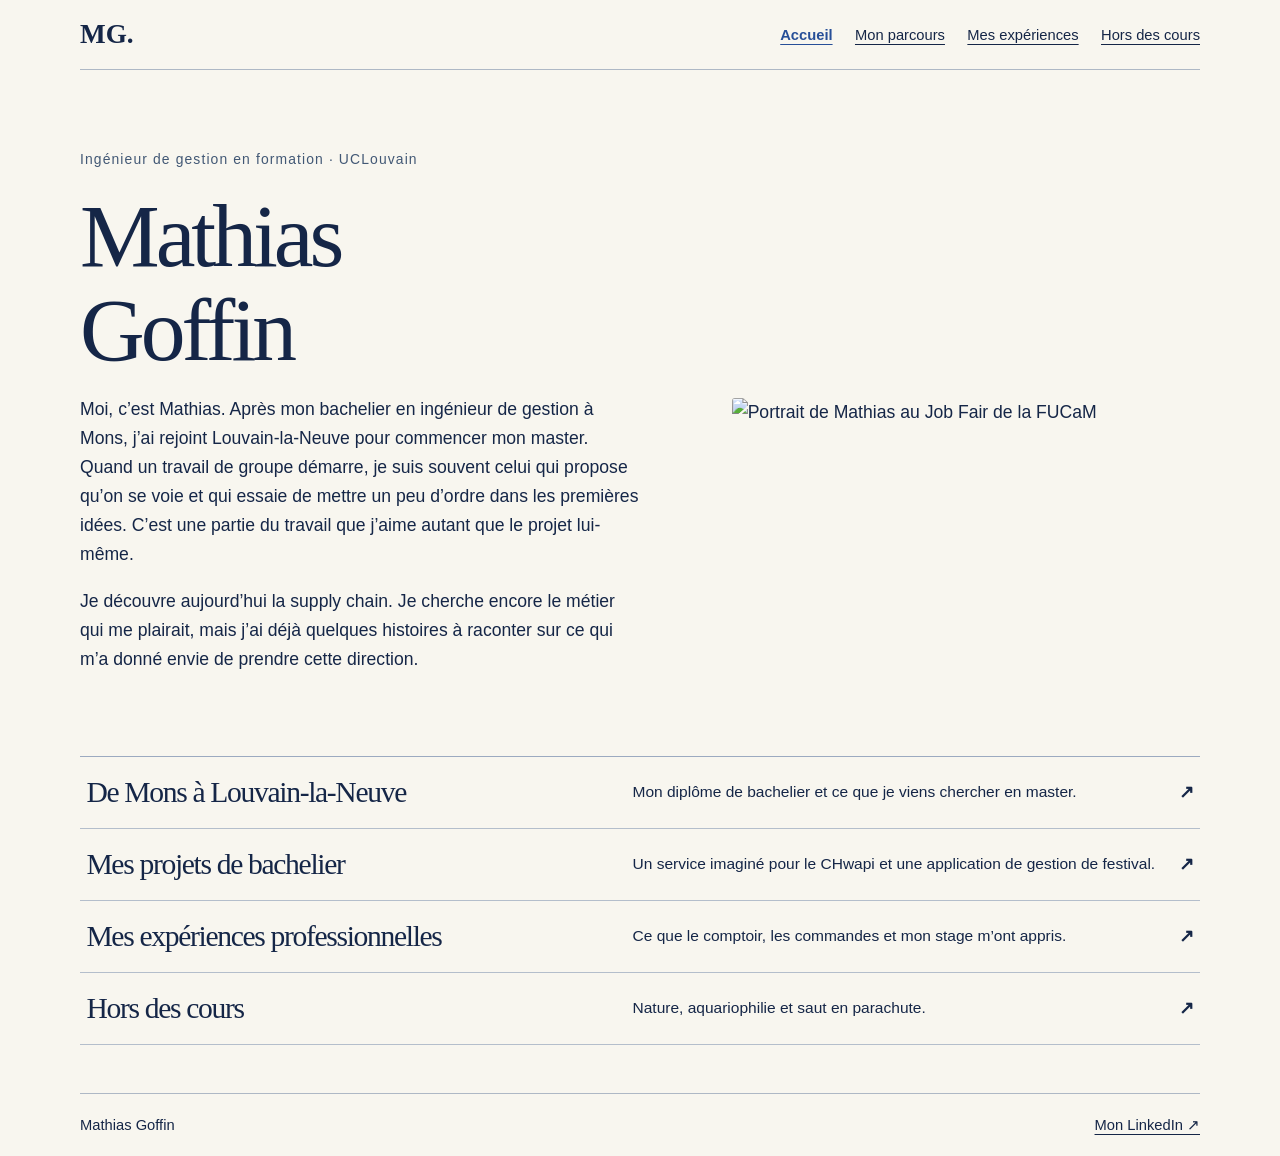
==== index.html @ 2a7a1140 "Ajouter les pages et les premiers visuels du portfolio" ====
<!doctype html>
<html lang="fr"><head><meta charset="utf-8"><meta name="viewport" content="width=device-width,initial-scale=1"><title>Accueil | Mathias Goffin</title><link rel="stylesheet" href="style.css"></head>
<body><header><a class="mark" href="index.html" aria-label="Mathias Goffin, accueil">MG.</a><nav aria-label="Navigation principale"><a href="index.html" aria-current="page">Accueil</a> <a href="parcours.html">Mon parcours</a> <a href="metubel.html">Mes expériences</a> <a href="parachute.html">Hors des cours</a></nav></header>
<main><section class="hero"><div><p class="kicker">Ingénieur de gestion en formation · UCLouvain</p><h1>Mathias<br>Goffin</h1><p>Moi, c’est Mathias. Après mon bachelier en ingénieur de gestion à Mons, j’ai rejoint Louvain-la-Neuve pour commencer mon master. Quand un travail de groupe démarre, je suis souvent celui qui propose qu’on se voie et qui essaie de mettre un peu d’ordre dans les premières idées. C’est une partie du travail que j’aime autant que le projet lui-même.</p><p>Je découvre aujourd’hui la supply chain. Je cherche encore le métier qui me plairait, mais j’ai déjà quelques histoires à raconter sur ce qui m’a donné envie de prendre cette direction.</p></div><img src="assets/mathias.jpg" alt="Portrait de Mathias au Job Fair de la FUCaM"></section><div class="paths"><a href="parcours.html"><strong>De Mons à Louvain-la-Neuve</strong><span>Mon diplôme de bachelier et ce que je viens chercher en master.</span><b aria-hidden="true">↗</b></a>
<a href="parcours.html#projets"><strong>Mes projets de bachelier</strong><span>Un service imaginé pour le CHwapi et une application de gestion de festival.</span><b aria-hidden="true">↗</b></a><a href="metubel.html"><strong>Mes expériences professionnelles</strong><span>Ce que le comptoir, les commandes et mon stage m’ont appris.</span><b aria-hidden="true">↗</b></a>
<a href="parachute.html"><strong>Hors des cours</strong><span>Nature, aquariophilie et saut en parachute.</span><b aria-hidden="true">↗</b></a></div></main>
<footer><span>Mathias Goffin</span><a href="https://www.linkedin.com/in/mathias-goffin-inge">Mon LinkedIn ↗</a></footer></body></html>
---- style.css ----
:root{--ink:#152647;--paper:#f8f6ef;--blue:#274f98}*{box-sizing:border-box}body{margin:0;background:var(--paper);color:var(--ink);font:1.1rem/1.65 "Segoe UI",sans-serif}a{color:inherit;text-underline-offset:.3em}header,footer,main{width:min(1120px,90%);margin:auto}header,footer,nav{display:flex;align-items:center;gap:1.4rem;flex-wrap:wrap}header,footer{justify-content:space-between;padding:1.2rem 0;border-bottom:1px solid #aeb8c5}.mark{font:bold 1.7rem Georgia;text-decoration:none}nav a,footer{font-size:.92rem}nav a[aria-current]{font-weight:bold;color:var(--blue)}.hero,.pair{display:grid;grid-template-columns:1.2fr 1fr;gap:8%;align-items:center;padding:4rem 0}.hero img{max-height:440px;object-fit:cover;object-position:50% 0%;border-radius:3px}.kicker,figcaption{font-size:.87rem;color:#425875}.kicker{letter-spacing:.08em}h1,h2,.paths a strong{font-family:Georgia,serif;font-weight:400;line-height:1.05;letter-spacing:-.045em}h1{font-size:clamp(3rem,7vw,6rem);margin:.2em 0}h2{font-size:clamp(2rem,4vw,3.3rem);margin:.7em 0 .3em}img,video{display:block;width:100%}figure{margin:0}figcaption{padding:.55rem 0}.paths{border-top:1px solid #9caac0;margin-bottom:3rem}.paths a{display:grid;grid-template-columns:1fr 1fr auto;gap:1rem;align-items:center;padding:1.25rem .4rem;text-decoration:none;border-bottom:1px solid #b4becb}.paths a:hover,.paths a:focus-visible{background:#e7ecf2}.paths strong{font-size:1.85rem}.paths span{font-size:.97rem}.reading{max-width:720px;margin:4rem auto}.reading p{max-width:62ch}.opening{font:1.6rem/1.45 Georgia}.dark{background:#132544;color:#f8f6ef;padding:2rem clamp(1rem,4vw,4rem);margin:2rem 0}.dark video{max-height:65vh;background:#0b1323}.table-wrap{overflow:auto}table{min-width:620px;border-collapse:collapse;font-size:.95rem}th,td{border-bottom:1px solid #bbc4cf;text-align:left;vertical-align:top;padding:.85em}thead{background:#dce6f3}footer{margin-top:3rem;border-top:1px solid #aeb8c5;border-bottom:0}@media(max-width:720px){.hero,.pair{grid-template-columns:1fr;gap:1rem;padding:2rem 0}.hero img{height:320px;object-position:50% 0%}.paths a{grid-template-columns:1fr auto}.paths span{grid-row:2}.paths b{grid-column:2;grid-row:1/3}.reading{margin:2rem auto}nav{gap:.85rem}header{gap:.6rem}}.projects,.skills{margin:4rem 0}.projects{max-width:760px;margin-inline:auto}.projects article{border-top:1px solid #bbc6d3;padding:1.3rem 0}.projects h3,.skills h3{font:normal 2rem/1.1 Georgia;margin:.45rem 0}.projects summary{cursor:pointer;color:#204e7c}.skill-grid{display:grid;grid-template-columns:repeat(auto-fit,minmax(min(100%,240px),1fr));gap:1rem;margin:1.8rem 0}.skills article{border-top:4px solid #6185aa;background:#e8eef2;padding:1.4rem;border-radius:0 0 12px 12px}.skills article:nth-child(2){background:#e1e9f5}.skills article:nth-child(3){background:#d7e4e9}.skills dt{font-weight:650;margin:1.25rem 0 .25rem}.skills dd{margin:0}.skills dl{margin-bottom:0}

.proof{margin:1.4rem auto;max-width:620px}.proof.visit{max-width:360px}.proof img{height:auto;border-radius:6px}.projects details{margin:.8rem 0}

.aquarium-pair { display: grid; grid-template-columns: repeat(2, minmax(0, 1fr)); gap: 1rem; align-items: start; }
@media (max-width: 640px) { .aquarium-pair { grid-template-columns: 1fr; } }
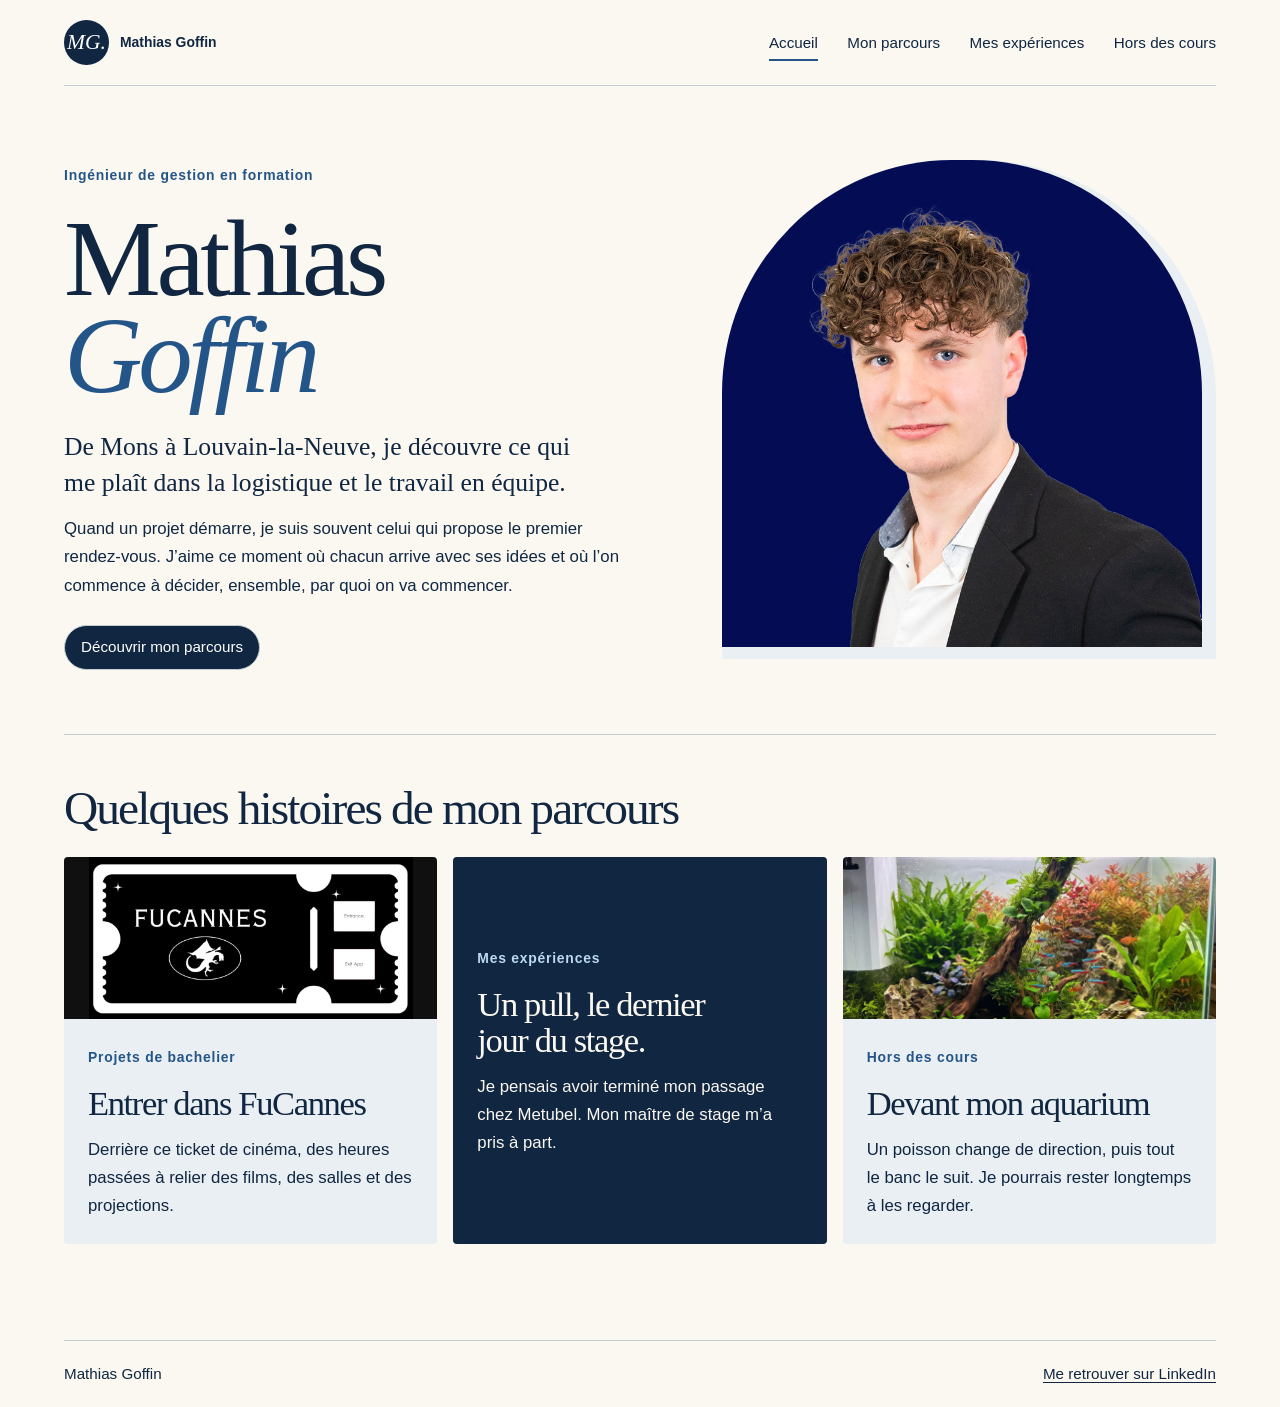
==== commit 03fa1285: "Publier la V2 comme portfolio principal avec le discours de fin de master" ====
--- a/index.html
+++ b/index.html
@@ -1,7 +1,14 @@
 <!doctype html>
 <html lang="fr"><head><meta charset="utf-8"><meta name="viewport" content="width=device-width,initial-scale=1"><title>Accueil | Mathias Goffin</title><link rel="stylesheet" href="style.css"></head>
-<body><header><a class="mark" href="index.html" aria-label="Mathias Goffin, accueil">MG.</a><nav aria-label="Navigation principale"><a href="index.html" aria-current="page">Accueil</a> <a href="parcours.html">Mon parcours</a> <a href="metubel.html">Mes expériences</a> <a href="parachute.html">Hors des cours</a></nav></header>
-<main><section class="hero"><div><p class="kicker">Ingénieur de gestion en formation · UCLouvain</p><h1>Mathias<br>Goffin</h1><p>Moi, c’est Mathias. Après mon bachelier en ingénieur de gestion à Mons, j’ai rejoint Louvain-la-Neuve pour commencer mon master. Quand un travail de groupe démarre, je suis souvent celui qui propose qu’on se voie et qui essaie de mettre un peu d’ordre dans les premières idées. C’est une partie du travail que j’aime autant que le projet lui-même.</p><p>Je découvre aujourd’hui la supply chain. Je cherche encore le métier qui me plairait, mais j’ai déjà quelques histoires à raconter sur ce qui m’a donné envie de prendre cette direction.</p></div><img src="assets/mathias.jpg" alt="Portrait de Mathias au Job Fair de la FUCaM"></section><div class="paths"><a href="parcours.html"><strong>De Mons à Louvain-la-Neuve</strong><span>Mon diplôme de bachelier et ce que je viens chercher en master.</span><b aria-hidden="true">↗</b></a>
-<a href="parcours.html#projets"><strong>Mes projets de bachelier</strong><span>Un service imaginé pour le CHwapi et une application de gestion de festival.</span><b aria-hidden="true">↗</b></a><a href="metubel.html"><strong>Mes expériences professionnelles</strong><span>Ce que le comptoir, les commandes et mon stage m’ont appris.</span><b aria-hidden="true">↗</b></a>
-<a href="parachute.html"><strong>Hors des cours</strong><span>Nature, aquariophilie et saut en parachute.</span><b aria-hidden="true">↗</b></a></div></main>
-<footer><span>Mathias Goffin</span><a href="https://www.linkedin.com/in/mathias-goffin-inge">Mon LinkedIn ↗</a></footer></body></html>+<body><a class="skip" href="#contenu">Aller au contenu</a><header><a class="mark" href="index.html" aria-label="Mathias Goffin, accueil"><span>MG.</span> <small>Mathias Goffin</small></a><nav aria-label="Navigation principale"><a href="index.html" aria-current="page">Accueil</a> <a href="parcours.html">Mon parcours</a> <a href="metubel.html">Mes expériences</a> <a href="parachute.html">Hors des cours</a></nav></header>
+<main id="contenu"><section class="cover">
+<div class="cover-copy"><p class="kicker">Ingénieur de gestion en formation</p><h1>Mathias<br><em>Goffin</em></h1>
+<p class="lead">De Mons à Louvain-la-Neuve, je découvre ce qui me plaît dans la logistique et le travail en équipe.</p>
+<p>Quand un projet démarre, je suis souvent celui qui propose le premier rendez-vous. J’aime ce moment où chacun arrive avec ses idées et où l’on commence à décider, ensemble, par quoi on va commencer.</p>
+<a class="button" href="parcours.html">Découvrir mon parcours</a></div>
+<figure class="portrait"><img src="assets/mathias.jpg" alt="Mathias au Job Fair de la FUCaM"></figure></section>
+<section class="stories"><h2>Quelques histoires de mon parcours</h2>
+<div class="story-grid"><a class="story photo" href="parcours.html#fucannes"><img src="assets/fucannes-ticket.jpg" alt=""><div><small>Projets de bachelier</small><h3>Entrer dans FuCannes</h3><p>Derrière ce ticket de cinéma, des heures passées à relier des films, des salles et des projections.</p></div></a>
+<a class="story ink" href="metubel.html#stage"><div><small>Mes expériences</small><h3>Un pull, le dernier jour du stage.</h3><p>Je pensais avoir terminé mon passage chez Metubel. Mon maître de stage m’a pris à part.</p></div></a>
+<a class="story photo nature" href="parachute.html#aquarium"><img src="assets/aquarium-apres.jpg" alt=""><div><small>Hors des cours</small><h3>Devant mon aquarium</h3><p>Un poisson change de direction, puis tout le banc le suit. Je pourrais rester longtemps à les regarder.</p></div></a></div></section></main>
+<footer><span>Mathias Goffin</span><a href="https://www.linkedin.com/in/mathias-goffin-inge">Me retrouver sur LinkedIn</a></footer></body></html>
--- a/style.css
+++ b/style.css
@@ -1,8 +1,44 @@
-:root{--ink:#152647;--paper:#f8f6ef;--blue:#274f98}*{box-sizing:border-box}body{margin:0;background:var(--paper);color:var(--ink);font:1.1rem/1.65 "Segoe UI",sans-serif}a{color:inherit;text-underline-offset:.3em}header,footer,main{width:min(1120px,90%);margin:auto}header,footer,nav{display:flex;align-items:center;gap:1.4rem;flex-wrap:wrap}header,footer{justify-content:space-between;padding:1.2rem 0;border-bottom:1px solid #aeb8c5}.mark{font:bold 1.7rem Georgia;text-decoration:none}nav a,footer{font-size:.92rem}nav a[aria-current]{font-weight:bold;color:var(--blue)}.hero,.pair{display:grid;grid-template-columns:1.2fr 1fr;gap:8%;align-items:center;padding:4rem 0}.hero img{max-height:440px;object-fit:cover;object-position:50% 0%;border-radius:3px}.kicker,figcaption{font-size:.87rem;color:#425875}.kicker{letter-spacing:.08em}h1,h2,.paths a strong{font-family:Georgia,serif;font-weight:400;line-height:1.05;letter-spacing:-.045em}h1{font-size:clamp(3rem,7vw,6rem);margin:.2em 0}h2{font-size:clamp(2rem,4vw,3.3rem);margin:.7em 0 .3em}img,video{display:block;width:100%}figure{margin:0}figcaption{padding:.55rem 0}.paths{border-top:1px solid #9caac0;margin-bottom:3rem}.paths a{display:grid;grid-template-columns:1fr 1fr auto;gap:1rem;align-items:center;padding:1.25rem .4rem;text-decoration:none;border-bottom:1px solid #b4becb}.paths a:hover,.paths a:focus-visible{background:#e7ecf2}.paths strong{font-size:1.85rem}.paths span{font-size:.97rem}.reading{max-width:720px;margin:4rem auto}.reading p{max-width:62ch}.opening{font:1.6rem/1.45 Georgia}.dark{background:#132544;color:#f8f6ef;padding:2rem clamp(1rem,4vw,4rem);margin:2rem 0}.dark video{max-height:65vh;background:#0b1323}.table-wrap{overflow:auto}table{min-width:620px;border-collapse:collapse;font-size:.95rem}th,td{border-bottom:1px solid #bbc4cf;text-align:left;vertical-align:top;padding:.85em}thead{background:#dce6f3}footer{margin-top:3rem;border-top:1px solid #aeb8c5;border-bottom:0}@media(max-width:720px){.hero,.pair{grid-template-columns:1fr;gap:1rem;padding:2rem 0}.hero img{height:320px;object-position:50% 0%}.paths a{grid-template-columns:1fr auto}.paths span{grid-row:2}.paths b{grid-column:2;grid-row:1/3}.reading{margin:2rem auto}nav{gap:.85rem}header{gap:.6rem}}.projects,.skills{margin:4rem 0}.projects{max-width:760px;margin-inline:auto}.projects article{border-top:1px solid #bbc6d3;padding:1.3rem 0}.projects h3,.skills h3{font:normal 2rem/1.1 Georgia;margin:.45rem 0}.projects summary{cursor:pointer;color:#204e7c}.skill-grid{display:grid;grid-template-columns:repeat(auto-fit,minmax(min(100%,240px),1fr));gap:1rem;margin:1.8rem 0}.skills article{border-top:4px solid #6185aa;background:#e8eef2;padding:1.4rem;border-radius:0 0 12px 12px}.skills article:nth-child(2){background:#e1e9f5}.skills article:nth-child(3){background:#d7e4e9}.skills dt{font-weight:650;margin:1.25rem 0 .25rem}.skills dd{margin:0}.skills dl{margin-bottom:0}
-
-.proof{margin:1.4rem auto;max-width:620px}.proof.visit{max-width:360px}.proof img{height:auto;border-radius:6px}.projects details{margin:.8rem 0}
-
-.aquarium-pair { display: grid; grid-template-columns: repeat(2, minmax(0, 1fr)); gap: 1rem; align-items: start; }
-@media (max-width: 640px) { .aquarium-pair { grid-template-columns: 1fr; } }
-
-
+:root { --paper:#faf8f1; --ink:#102641; --accent:#245589; --line:#c4cdd1; --mist:#e9eff2; }
+* { box-sizing:border-box }
+html { scroll-behavior:smooth; scroll-padding-top:1.5rem }
+body { margin:0; color:var(--ink); background:var(--paper); font:1.05rem/1.68 "Segoe UI",sans-serif }
+a { color:inherit; text-underline-offset:.23em }
+a:focus-visible,button:focus-visible,summary:focus-visible { outline:3px solid #2476b6; outline-offset:4px }
+img,video { width:100%; display:block }
+figure,dl,dd { margin:0 }
+header,main,footer { width:min(1180px,90%); margin:auto }
+header,footer,nav,.mark,.contents { display:flex; align-items:center; flex-wrap:wrap }
+header,footer { justify-content:space-between; gap:1rem; padding:1.25rem 0; border-bottom:1px solid var(--line) }
+header nav { gap:clamp(.7rem,2.3vw,2rem) }
+header nav a { text-decoration:none; padding:.25rem 0; font-size:.95rem }
+header nav a[aria-current],header nav a:hover { box-shadow:0 2px var(--accent) }
+.mark { gap:.7rem; text-decoration:none; font-weight:650 }
+.mark span { display:grid; place-items:center; background:var(--ink); color:white; border-radius:50%; width:2.8rem; height:2.8rem; font:italic 1.35rem Georgia,serif }
+.skip { position:fixed; top:-7rem; background:white; padding:.5rem; z-index:3 }.skip:focus { top:.5rem }
+h1,h2,h3,.lead,.opening { font-family:Georgia,serif; font-weight:400; text-wrap:balance }
+h1,h2,h3 { line-height:1.06; letter-spacing:-.04em; margin:0 0 .5em }
+h1 { font-size:clamp(3rem,6.4vw,5.8rem) } h2 { font-size:clamp(2rem,3.7vw,3.4rem) } h3 { font-size:clamp(1.55rem,2.7vw,2.45rem) }
+small,.kicker,figcaption { font-size:.87rem }.kicker,.story small { color:var(--accent); font-weight:650; letter-spacing:.055em }
+.cover,.pair { display:grid; grid-template-columns:1.15fr 1fr; align-items:center; gap:clamp(2rem,7vw,7rem); padding:clamp(2.4rem,5vw,5rem) 0 }
+.cover-copy { max-width:36rem }.cover h1 { font-size:clamp(4.25rem,8.5vw,8rem); line-height:.89; margin:.22em 0 }.cover h1 em { color:var(--accent); font-weight:400 }
+.lead,.opening { font-size:clamp(1.3rem,2vw,1.7rem); line-height:1.4 }.cover-copy p { margin-block:.9rem }
+.portrait { position:relative; background:var(--mist); padding:0 .9rem .8rem 0; border-radius:48% 48% 0 0 }
+.portrait img { height:clamp(24rem,38vw,34rem); object-fit:cover; object-position:50% 0; border-radius:48% 48% 0 0 }
+.button,.contents a,.aquarium-controls button { display:inline-block; padding:.55rem 1rem; border:1px solid var(--line); border-radius:2rem; text-decoration:none; font:inherit; font-size:.95rem }
+.button,.aquarium-controls button[aria-pressed="true"] { background:var(--ink); color:white }.button { margin-top:.65rem }
+.button:hover { background:var(--accent) }
+.stories,.skills { padding:3rem 0;border-top:1px solid var(--line) }.story-grid,.skill-grid { display:grid; grid-template-columns:repeat(3,minmax(0,1fr)); gap:1rem; margin-top:1.5rem }
+.story { text-decoration:none; background:var(--mist); display:flex; flex-direction:column; overflow:hidden; transition:transform .2s; border-radius:4px }
+.story:hover,.story:focus-visible { transform:translateY(-4px) }.story:hover h3 { text-decoration:underline; text-decoration-thickness:1px }
+.story img { aspect-ratio:2.3; object-fit:cover }.story.photo:first-child img { object-fit:contain; background:#101010 }.story div { padding:1.5rem }.story h3 { margin:.4em 0 }.story p { margin:0 }.story.ink { background:var(--ink); color:var(--paper); justify-content:center }.story.ink small { color:#bdd9f0 }
+.reading,.projects { max-width:46rem; margin:clamp(2.6rem,6vw,5rem) auto }.reading p,.projects p { max-width:65ch }.pair figure img,.proof img { border-radius:4px }
+figcaption { padding:.4rem 0; color:#3e5369 }.chapter { max-width:52rem; margin:4rem auto 2rem }.contents { gap:.5rem; padding:.8rem 0 }.contents a:hover { background:var(--mist) }
+.projects article,.skills article,.reading[id] { border-top:1px solid var(--line); padding-top:1.2rem }.projects article+article { margin-top:2rem }
+.proof { margin:1.5rem 0 }.projects details { border-bottom:1px solid var(--line); padding:.65rem 0 }.projects summary { cursor:pointer; color:var(--accent); font-weight:600 }
+.skills article { background:var(--mist); padding:1.4rem; border-top:3px solid var(--accent) }.skills dt { font-weight:700; margin:1rem 0 .25rem }
+.aquarium-pair { display:grid; grid-template-columns:1fr 1fr; gap:1rem; max-width:54rem; margin:auto }.aquarium-pair.single { display:block; max-width:46rem }.aquarium-controls { display:flex; gap:.5rem; max-width:46rem; margin:1rem auto }.aquarium-controls button { cursor:pointer; background:transparent;color:var(--ink) }[hidden] { display:none!important }
+.dark { background:var(--ink); padding:clamp(.5rem,2vw,1.5rem); max-width:54rem; margin:auto }.dark video { max-height:65vh }
+footer { border-top:1px solid var(--line); border-bottom:none; margin-top:3rem;font-size:.95rem }
+@media(max-width:760px){ header { align-items:flex-start } .cover,.pair { grid-template-columns:1fr;gap:1.75rem }.cover { grid-template-columns:minmax(0,1fr) minmax(0,.8fr) }.story-grid,.skill-grid { grid-template-columns:1fr }.story.photo { display:grid;grid-template-columns:35% 1fr }.story.photo img { height:100%; min-height:8rem }.portrait img { height:20rem } }
+@media(max-width:580px){header nav { width:100%; justify-content:space-between; gap:.4rem }header nav a { font-size:.86rem }.cover { display:flex; flex-direction:column; align-items:stretch }.portrait { max-width:22rem;width:100%;align-self:center }.portrait img { height:21rem }.story.photo { display:block }.story.photo img { height:auto;min-height:0 }.aquarium-pair { grid-template-columns:1fr }.chapter { margin-top:2.5rem } }
+@media(prefers-reduced-motion:reduce){html {scroll-behavior:auto}.story {transition:none}.story:hover,.story:focus-visible {transform:none}}
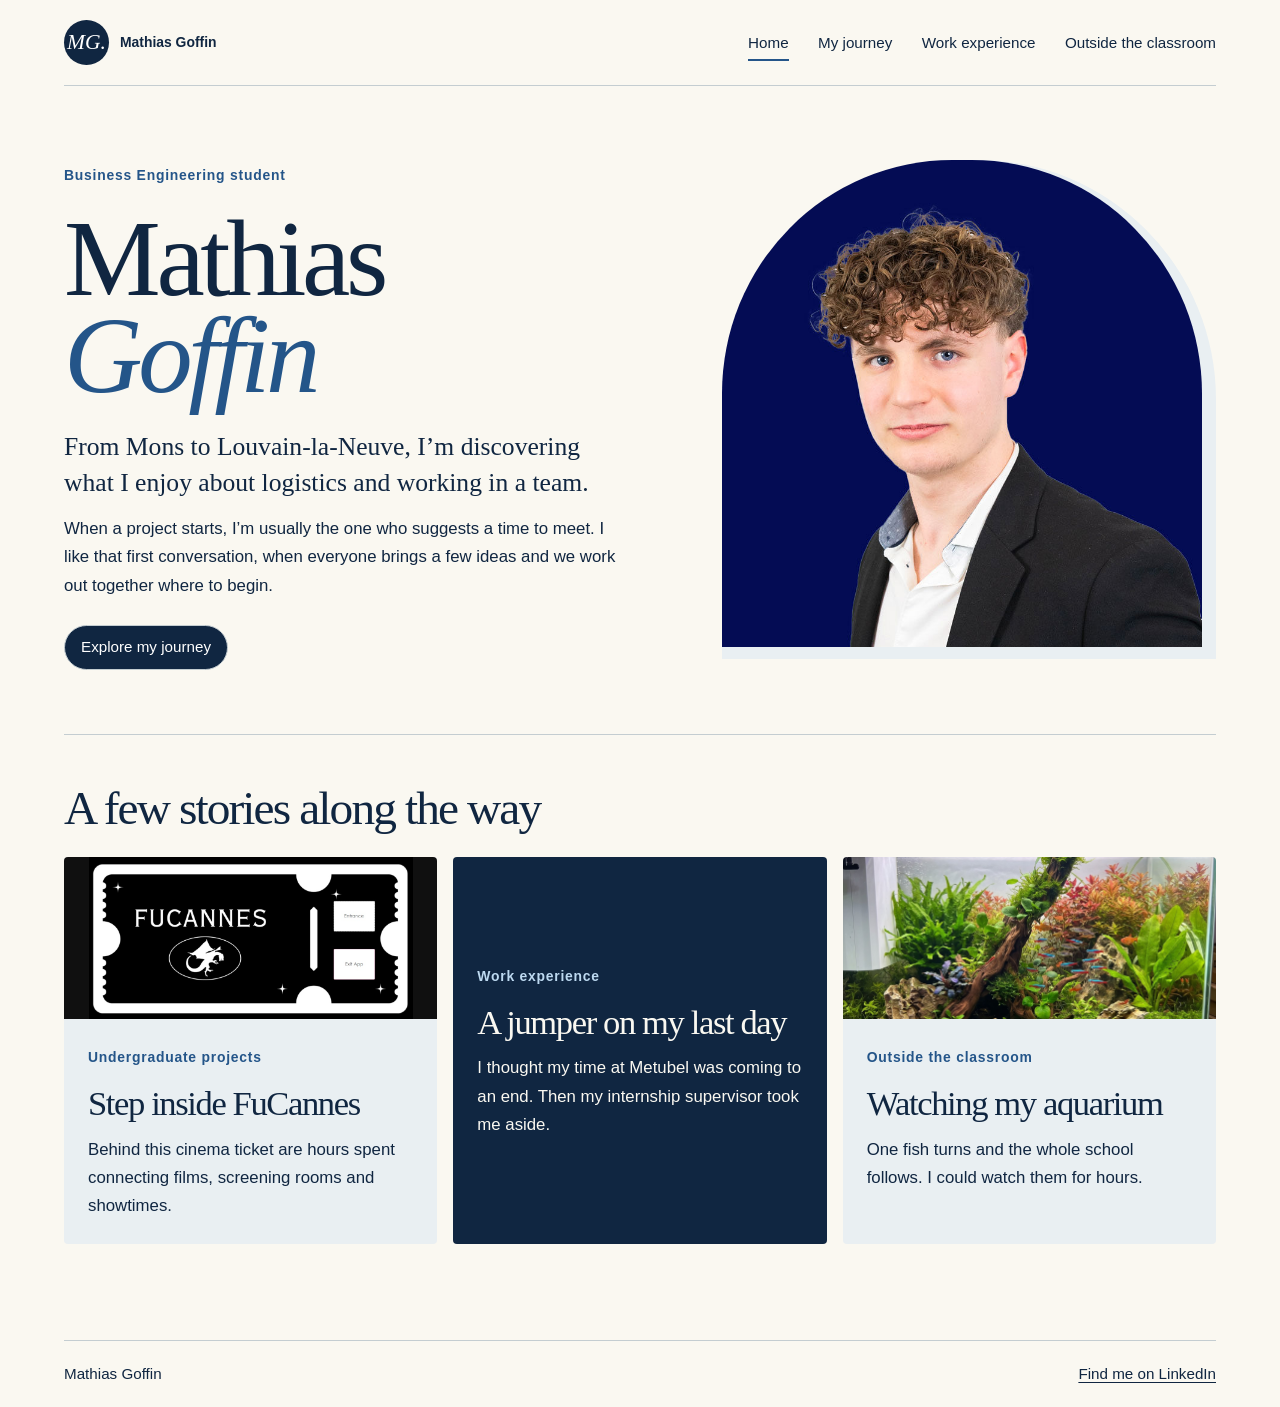
==== commit 178b603f: "Publish the English portfolio across all four pages" ====
--- a/index.html
+++ b/index.html
@@ -1,14 +1,14 @@
-<!doctype html>
-<html lang="fr"><head><meta charset="utf-8"><meta name="viewport" content="width=device-width,initial-scale=1"><title>Accueil | Mathias Goffin</title><link rel="stylesheet" href="style.css"></head>
-<body><a class="skip" href="#contenu">Aller au contenu</a><header><a class="mark" href="index.html" aria-label="Mathias Goffin, accueil"><span>MG.</span> <small>Mathias Goffin</small></a><nav aria-label="Navigation principale"><a href="index.html" aria-current="page">Accueil</a> <a href="parcours.html">Mon parcours</a> <a href="metubel.html">Mes expériences</a> <a href="parachute.html">Hors des cours</a></nav></header>
+<!doctype html>
+<html lang="en"><head><meta charset="utf-8"><meta name="viewport" content="width=device-width,initial-scale=1"><title>Home | Mathias Goffin</title><link rel="stylesheet" href="style.css"></head>
+<body><a class="skip" href="#contenu">Skip to content</a><header><a class="mark" href="index.html" aria-label="Mathias Goffin, home"><span>MG.</span> <small>Mathias Goffin</small></a><nav aria-label="Main navigation"><a href="index.html" aria-current="page">Home</a> <a href="parcours.html">My journey</a> <a href="metubel.html">Work experience</a> <a href="parachute.html">Outside the classroom</a></nav></header>
 <main id="contenu"><section class="cover">
-<div class="cover-copy"><p class="kicker">Ingénieur de gestion en formation</p><h1>Mathias<br><em>Goffin</em></h1>
-<p class="lead">De Mons à Louvain-la-Neuve, je découvre ce qui me plaît dans la logistique et le travail en équipe.</p>
-<p>Quand un projet démarre, je suis souvent celui qui propose le premier rendez-vous. J’aime ce moment où chacun arrive avec ses idées et où l’on commence à décider, ensemble, par quoi on va commencer.</p>
-<a class="button" href="parcours.html">Découvrir mon parcours</a></div>
-<figure class="portrait"><img src="assets/mathias.jpg" alt="Mathias au Job Fair de la FUCaM"></figure></section>
-<section class="stories"><h2>Quelques histoires de mon parcours</h2>
-<div class="story-grid"><a class="story photo" href="parcours.html#fucannes"><img src="assets/fucannes-ticket.jpg" alt=""><div><small>Projets de bachelier</small><h3>Entrer dans FuCannes</h3><p>Derrière ce ticket de cinéma, des heures passées à relier des films, des salles et des projections.</p></div></a>
-<a class="story ink" href="metubel.html#stage"><div><small>Mes expériences</small><h3>Un pull, le dernier jour du stage.</h3><p>Je pensais avoir terminé mon passage chez Metubel. Mon maître de stage m’a pris à part.</p></div></a>
-<a class="story photo nature" href="parachute.html#aquarium"><img src="assets/aquarium-apres.jpg" alt=""><div><small>Hors des cours</small><h3>Devant mon aquarium</h3><p>Un poisson change de direction, puis tout le banc le suit. Je pourrais rester longtemps à les regarder.</p></div></a></div></section></main>
-<footer><span>Mathias Goffin</span><a href="https://www.linkedin.com/in/mathias-goffin-inge">Me retrouver sur LinkedIn</a></footer></body></html>+<div class="cover-copy"><p class="kicker">Business Engineering student</p><h1>Mathias<br><em>Goffin</em></h1>
+<p class="lead">From Mons to Louvain-la-Neuve, I’m discovering what I enjoy about logistics and working in a team.</p>
+<p>When a project starts, I’m usually the one who suggests a time to meet. I like that first conversation, when everyone brings a few ideas and we work out together where to begin.</p>
+<a class="button" href="parcours.html">Explore my journey</a></div>
+<figure class="portrait"><img src="assets/mathias.jpg" alt="Mathias at the FUCaM job fair"></figure></section>
+<section class="stories"><h2>A few stories along the way</h2>
+<div class="story-grid"><a class="story photo" href="parcours.html#fucannes"><img src="assets/fucannes-ticket.jpg" alt=""><div><small>Undergraduate projects</small><h3>Step inside FuCannes</h3><p>Behind this cinema ticket are hours spent connecting films, screening rooms and showtimes.</p></div></a>
+<a class="story ink" href="metubel.html#stage"><div><small>Work experience</small><h3>A jumper on my last day</h3><p>I thought my time at Metubel was coming to an end. Then my internship supervisor took me aside.</p></div></a>
+<a class="story photo nature" href="parachute.html#aquarium"><img src="assets/aquarium-apres.jpg" alt=""><div><small>Outside the classroom</small><h3>Watching my aquarium</h3><p>One fish turns and the whole school follows. I could watch them for hours.</p></div></a></div></section></main>
+<footer><span>Mathias Goffin</span><a href="https://www.linkedin.com/in/mathias-goffin-inge">Find me on LinkedIn</a></footer></body></html>
